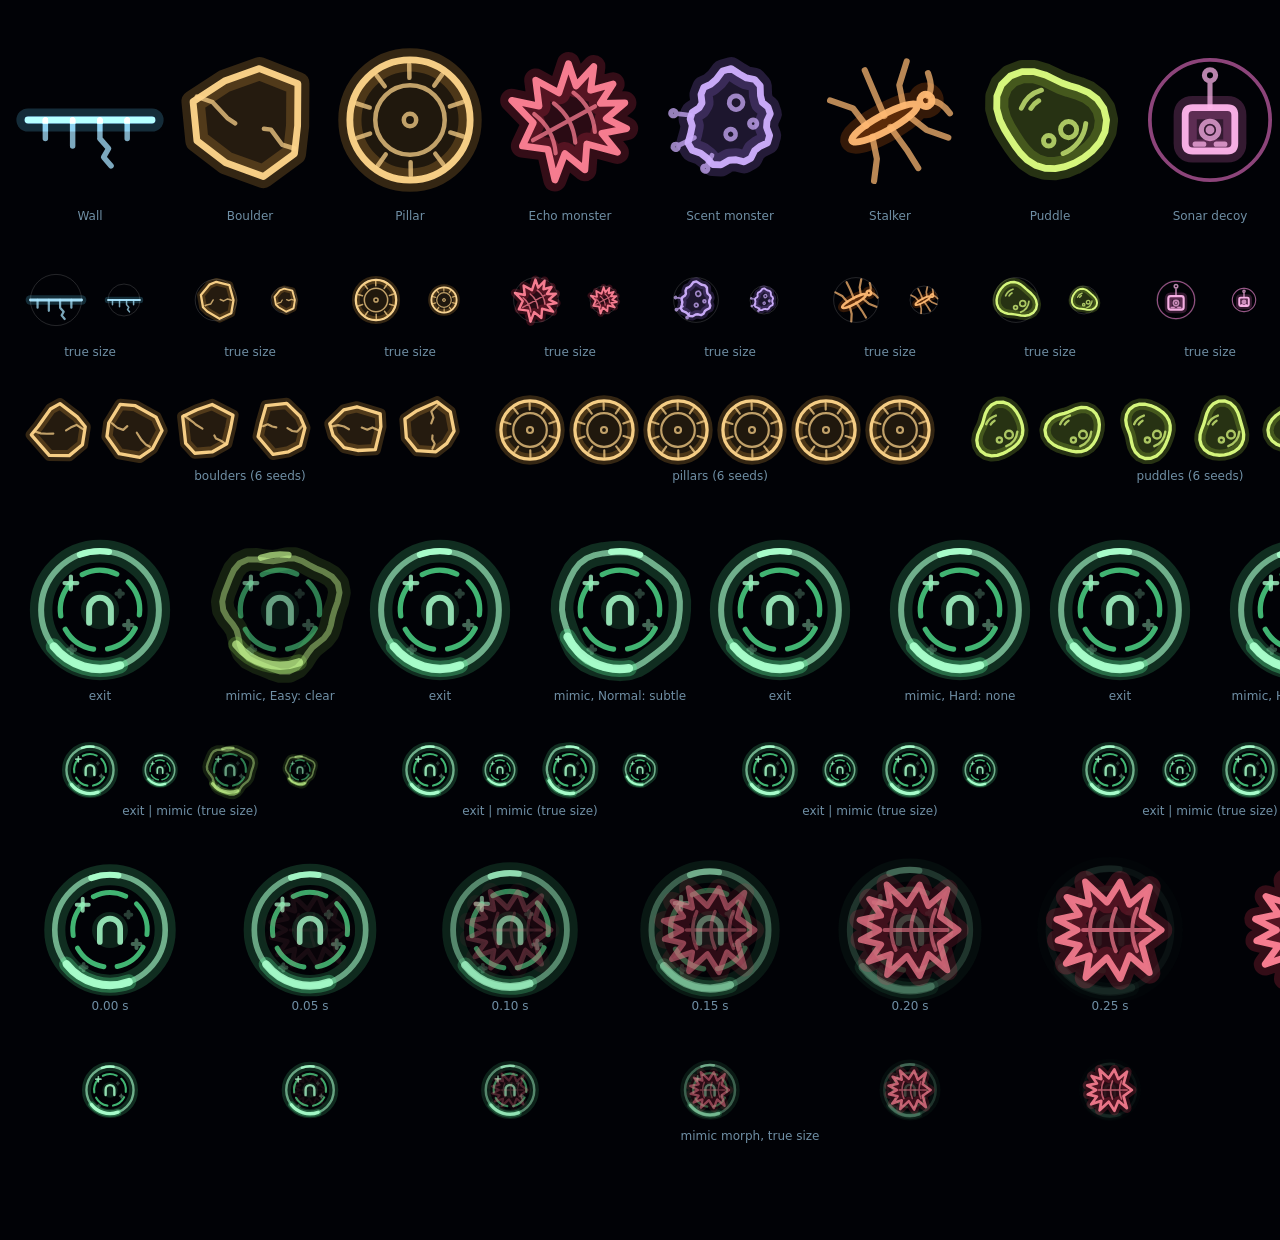
==== tools/art-sheet.html @ 3bd95f44 "Clearer shapes and textures for everything a ripple lights up (minor update, visual only) Every thin" ====
<!doctype html>
<!-- A developer's sheet of everything js/art.js can draw: each thing big, then at its true in-game size
     (at the game's usual zoom, and zoomed out), the exit beside a disguised mimic in every mode, and the
     mimic's 0.3 s morph. Open it over http (or file://) - it is not part of the game and is not exported.
     ?t=SECONDS holds the animation clock still (default: live). -->
<meta charset="utf-8">
<title>Echo Maze art sheet</title>
<style>
  body { margin: 0; background: #010206; color: #9ab; font: 13px system-ui, sans-serif; }
  h2 { font-weight: 500; font-size: 13px; margin: 14px 16px 4px; color: #6f8fa5; letter-spacing: .04em; text-transform: uppercase; }
  canvas { display: block; }
</style>
<canvas id="c" width="1500" height="1240"></canvas>
<script src="../js/art.js"></script>
<script>
  const c = document.getElementById('c');
  const ctx = c.getContext('2d');
  const fixed = /[?&]t=([\d.]+)/.exec(location.search);
  const crop = /[?&]crop=([\d.]+),([\d.]+),([\d.]+),([\d.]+)/.exec(location.search); // ?crop=x,y,w,h: one part of the sheet, filling the window
  const KINDS = [
    ['wall', 'Wall'], ['boulder', 'Boulder'], ['pillar', 'Pillar'], ['echo', 'Echo monster'], ['scent', 'Scent monster'],
    ['stalker', 'Stalker'], ['puddle', 'Puddle'], ['decoy', 'Sonar decoy'], ['exit', 'Exit'],
  ];
  const TRUE = { wall: 16, boulder: 13, pillar: 13, echo: 14, scent: 14, stalker: 14, puddle: 14, decoy: 12, exit: 16 };
  function label(txt, x, y) {
    ctx.globalCompositeOperation = 'source-over';
    ctx.fillStyle = '#6f8fa5';
    ctx.font = '12px system-ui, sans-serif';
    ctx.textAlign = 'center';
    ctx.fillText(txt, x, y);
  }
  function frame(now) {
    const t = fixed ? +fixed[1] : now / 1000;
    let k = 1;
    let ox = 0;
    let oy = 0;
    if (crop) {
      const [sx, sy, sw, sh] = crop.slice(1).map(Number);
      const dpr = window.devicePixelRatio || 1;
      c.style.cssText = 'position:fixed;left:0;top:0;width:100vw;height:100vh';
      const w = Math.round(window.innerWidth * dpr);
      const h = Math.round(window.innerHeight * dpr);
      if (c.width !== w || c.height !== h) {
        c.width = w;
        c.height = h;
      }
      k = Math.min(w / sw, h / sh);
      ox = -sx * k;
      oy = -sy * k;
    }
    ctx.setTransform(1, 0, 0, 1, 0, 0);
    ctx.globalCompositeOperation = 'source-over';
    ctx.fillStyle = '#010206';
    ctx.fillRect(0, 0, c.width, c.height);
    ctx.setTransform(k, 0, 0, k, ox, oy);
    ctx.globalCompositeOperation = 'lighter';
    // row 1: big
    KINDS.forEach(([k, name], i) => {
      const x = 90 + i * 160;
      EchoArt.draw(ctx, k, x, 120, 62, { t, seed: EchoArt.seedOf(120 + i * 40, 200), h: -0.5, walking: true, listening: i % 2 === 0 });
      label(name, x, 220);
    });
    // row 2: TRUE size at the game's usual zoom (x1.5) and at x1; the circle is the real collision radius
    KINDS.forEach(([k, name], i) => {
      const x = 90 + i * 160;
      for (const [zoom, dx] of [[1.6, -34], [1, 34]]) {
        const r = TRUE[k] * zoom;
        const sd = EchoArt.seedOf(80 + i * 40, 120);
        EchoArt.draw(ctx, k, x + dx, 300, r, { t, seed: sd, h: -0.5 });
        ctx.strokeStyle = 'rgba(255,255,255,.14)';
        ctx.lineWidth = 1;
        ctx.beginPath();
        ctx.arc(x + dx, 300, r, 0, Math.PI * 2);
        ctx.stroke();
      }
      label('true size', x, 356);
    });
    // row 3: several boulders / pillars / puddles (different seeds), and the echo / scent / stalker at a few headings
    [['boulder', 0], ['pillar', 1], ['puddle', 2]].forEach(([k, row]) => {
      for (let i = 0; i < 6; i++) EchoArt.draw(ctx, k, 60 + i * 74 + row * 470, 430, 30, { t, seed: EchoArt.seedOf(37 * i + 11 * row, 91 + row) });
    });
    label('boulders (6 seeds)', 250, 480);
    label('pillars (6 seeds)', 720, 480);
    label('puddles (6 seeds)', 1190, 480);
    // row 4: the exit and a disguised mimic, side by side, in each of the four modes
    const modes = [['Easy: clear', 'clear'], ['Normal: subtle', 'subtle'], ['Hard: none', 'none'], ['Hardcore: none', 'none']];
    modes.forEach(([name, tell], i) => {
      const x = 190 + i * 340;
      EchoArt.draw(ctx, 'exit', x - 90, 610, 64, { t });
      EchoArt.draw(ctx, 'exit', x + 90, 610, 64, { t, tell });
      label('exit', x - 90, 700);
      label('mimic, ' + name, x + 90, 700);
    });
    // row 5: the same at true size and x1.6 zoom (16 px radius)
    modes.forEach(([name, tell], i) => {
      const x = 190 + i * 340;
      for (const [zoom, dx] of [[1.6, 0], [1, 70]]) {
        EchoArt.draw(ctx, 'exit', x - 100 + dx, 770, 16 * zoom, { t });
        EchoArt.draw(ctx, 'exit', x + 40 + dx, 770, 16 * zoom, { t, tell });
      }
      label('exit | mimic (true size)', x, 815);
    });
    // row 6: the morph, exit -> echo monster, in six steps over 0.3 s
    for (let i = 0; i < 7; i++) {
      const p = i / 6;
      EchoArt.mimicMorph(ctx, 110 + i * 200, 930, 60, p, { t, h: Math.PI, tell: 'none' });
      label((p * EchoArt.MORPH_SECONDS).toFixed(2) + ' s', 110 + i * 200, 1010);
    }
    // row 7: the morph at true size
    for (let i = 0; i < 7; i++) EchoArt.mimicMorph(ctx, 110 + i * 200, 1090, 16 * 1.6, i / 6, { t, h: Math.PI });
    label('mimic morph, true size', 750, 1140);
    if (!fixed) requestAnimationFrame(frame);
  }
  requestAnimationFrame(frame);
  window.addEventListener('resize', () => fixed && frame(0));
</script>
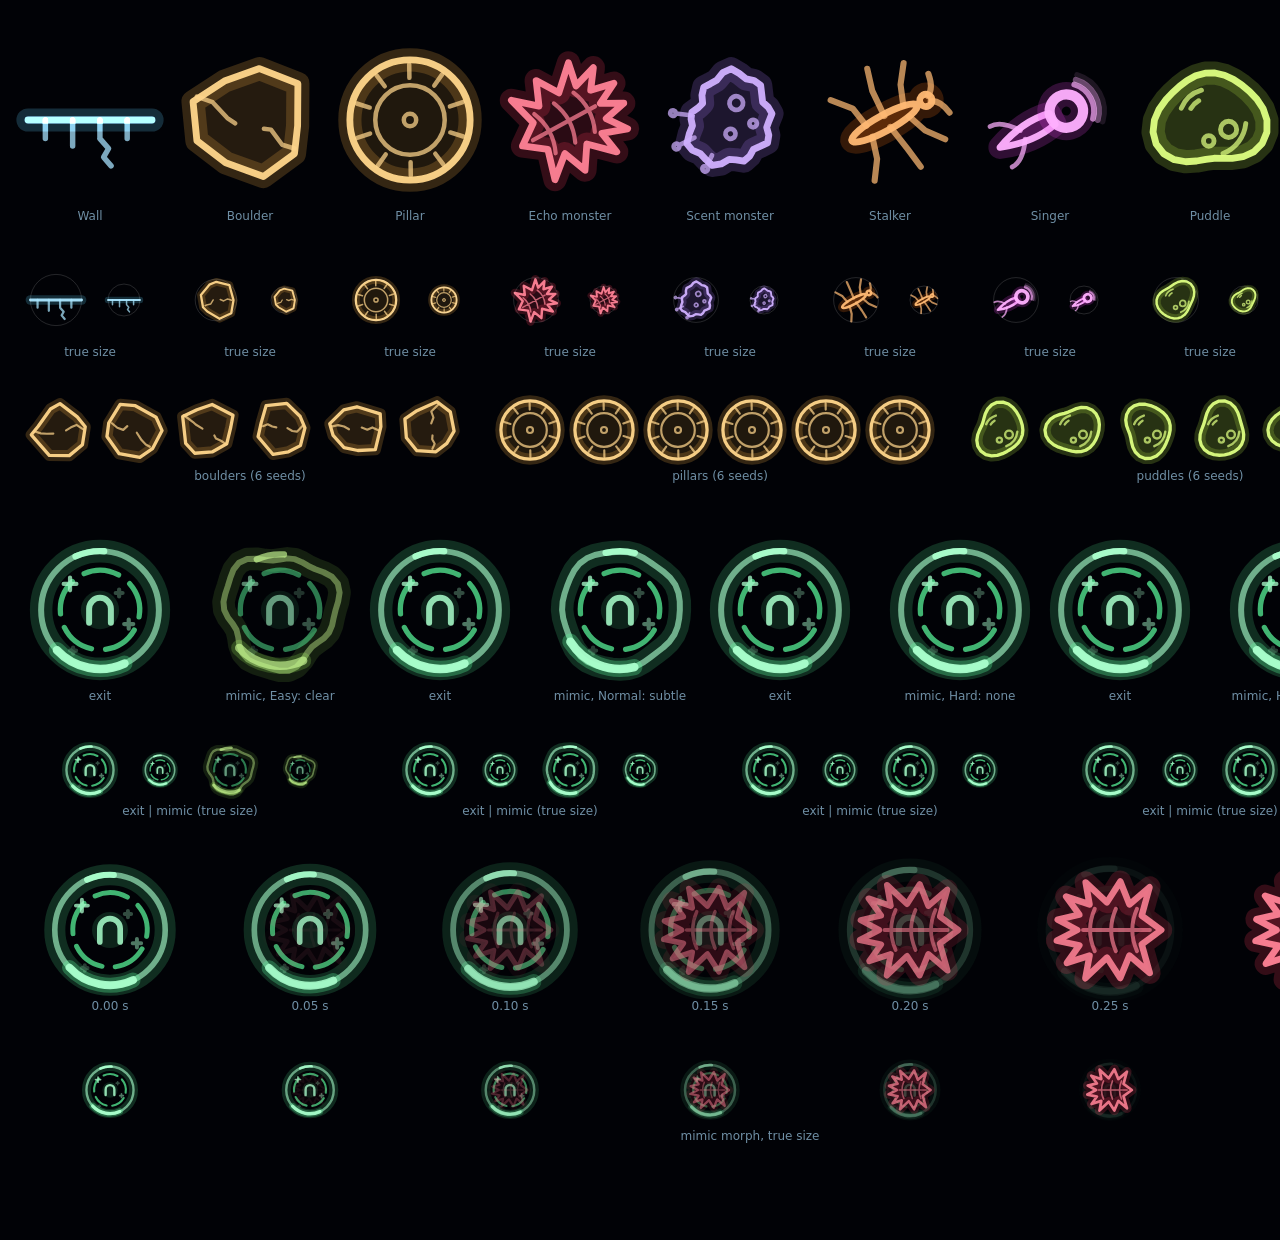
==== commit 52db3260: "The Muffler, the Singer and levels 11-12 (major update) Two new monsters and a 12-level campaign. Ma" ====
--- a/tools/art-sheet.html
+++ b/tools/art-sheet.html
@@ -10,7 +10,7 @@
   h2 { font-weight: 500; font-size: 13px; margin: 14px 16px 4px; color: #6f8fa5; letter-spacing: .04em; text-transform: uppercase; }
   canvas { display: block; }
 </style>
-<canvas id="c" width="1500" height="1240"></canvas>
+<canvas id="c" width="1700" height="1240"></canvas>
 <script src="../js/art.js"></script>
 <script>
   const c = document.getElementById('c');
@@ -19,9 +19,9 @@
   const crop = /[?&]crop=([\d.]+),([\d.]+),([\d.]+),([\d.]+)/.exec(location.search); // ?crop=x,y,w,h: one part of the sheet, filling the window
   const KINDS = [
     ['wall', 'Wall'], ['boulder', 'Boulder'], ['pillar', 'Pillar'], ['echo', 'Echo monster'], ['scent', 'Scent monster'],
-    ['stalker', 'Stalker'], ['puddle', 'Puddle'], ['decoy', 'Sonar decoy'], ['exit', 'Exit'],
+    ['stalker', 'Stalker'], ['singer', 'Singer'], ['puddle', 'Puddle'], ['decoy', 'Sonar decoy'], ['exit', 'Exit'],
   ];
-  const TRUE = { wall: 16, boulder: 13, pillar: 13, echo: 14, scent: 14, stalker: 14, puddle: 14, decoy: 12, exit: 16 };
+  const TRUE = { wall: 16, boulder: 13, pillar: 13, echo: 14, scent: 14, stalker: 14, singer: 14, puddle: 14, decoy: 12, exit: 16 };
   function label(txt, x, y) {
     ctx.globalCompositeOperation = 'source-over';
     ctx.fillStyle = '#6f8fa5';
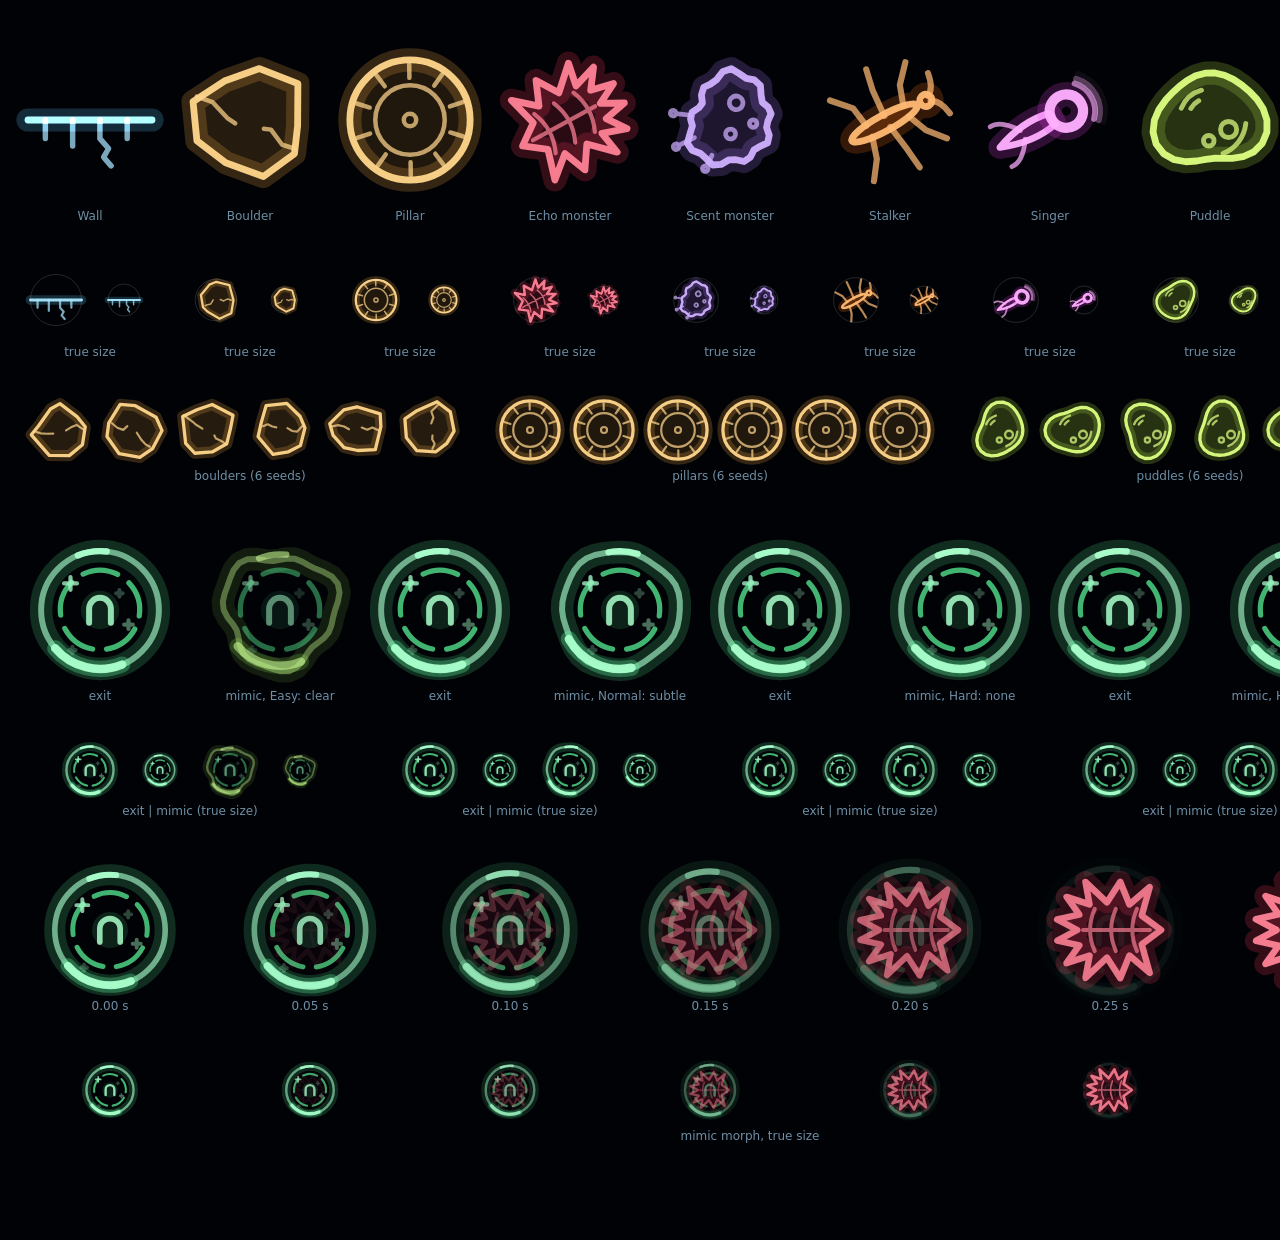
==== commit 159dc581: "Settings, rebindable keys, audio buses, a soundtrack, palettes and medals (major update) Five featur" ====
--- a/tools/art-sheet.html
+++ b/tools/art-sheet.html
@@ -2,7 +2,8 @@
 <!-- A developer's sheet of everything js/art.js can draw: each thing big, then at its true in-game size
      (at the game's usual zoom, and zoomed out), the exit beside a disguised mimic in every mode, and the
      mimic's 0.3 s morph. Open it over http (or file://) - it is not part of the game and is not exported.
-     ?t=SECONDS holds the animation clock still (default: live). -->
+     ?t=SECONDS holds the animation clock still (default: live); ?palette=ID draws the sheet in one of
+     the colour palettes from js/palette.js (default, protan, tritan, contrast). -->
 <meta charset="utf-8">
 <title>Echo Maze art sheet</title>
 <style>
@@ -11,11 +12,15 @@
   canvas { display: block; }
 </style>
 <canvas id="c" width="1700" height="1240"></canvas>
+<script src="../js/profile.js"></script>
+<script src="../js/palette.js"></script>
 <script src="../js/art.js"></script>
 <script>
   const c = document.getElementById('c');
   const ctx = c.getContext('2d');
   const fixed = /[?&]t=([\d.]+)/.exec(location.search);
+  const pal = /[?&]palette=(\w+)/.exec(location.search);
+  if (pal) EchoPalette.set(pal[1]);
   const crop = /[?&]crop=([\d.]+),([\d.]+),([\d.]+),([\d.]+)/.exec(location.search); // ?crop=x,y,w,h: one part of the sheet, filling the window
   const KINDS = [
     ['wall', 'Wall'], ['boulder', 'Boulder'], ['pillar', 'Pillar'], ['echo', 'Echo monster'], ['scent', 'Scent monster'],
